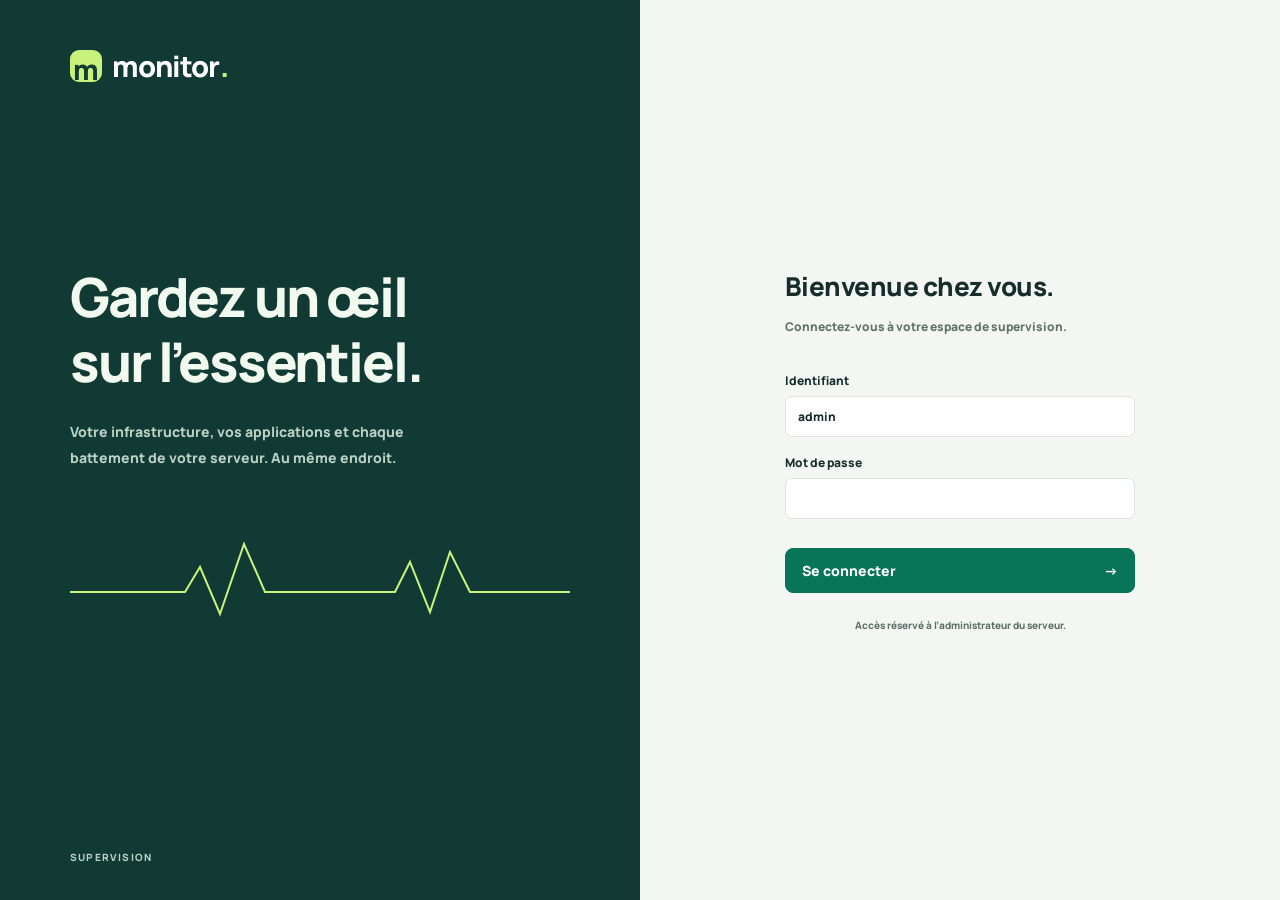
==== static/index.html @ 202fab2e "Add installed software, storage details and enriched open ports New Software page (installed package" ====
<!doctype html>
<html lang="fr"><head><meta charset="utf-8"><meta name="viewport" content="width=device-width,initial-scale=1"><meta name="theme-color" content="#113a35"><meta name="robots" content="noindex,nofollow"><title>Monitor</title><link rel="icon" href="/static/mark.svg" type="image/svg+xml"><link rel="stylesheet" href="/static/style.css"><script src="/static/app.js" defer></script></head>
<body><div id="login" class="login-view" hidden><section class="login-brand"><a class="wordmark" href="/"> <span class="brand-mark">m</span> monitor<span class="brand-dot">.</span></a><h1>Gardez un œil<br>sur l’essentiel.</h1><p>Votre infrastructure, vos applications et chaque battement de votre serveur. Au même endroit.</p><div class="login-line" aria-hidden="true"><svg viewBox="0 0 500 100"><path d="M0 60H95L115 60 130 35 150 82 174 12 195 60H300L325 60 340 30 360 80 380 20 400 60H500"/></svg></div><small>SUPERVISION</small></section><section class="login-form-wrap"><form id="login-form"><h2>Bienvenue chez vous.</h2><p class="muted">Connectez-vous à votre espace de supervision.</p><label>Identifiant<input name="username" autocomplete="username" value="admin" required></label><label>Mot de passe<input name="password" type="password" autocomplete="current-password" required></label><p id="login-error" class="error" role="alert"></p><button class="primary" type="submit">Se connecter <span aria-hidden="true">→</span></button><p class="login-help">Accès réservé à l’administrateur du serveur.</p></form></section></div>
<div id="shell" hidden><aside class="sidebar"><a class="wordmark" href="#overview"><span class="brand-mark">m</span> monitor<span class="brand-dot">.</span></a><div class="workspace"><span class="workspace-icon" id="ws-icon">S</span><span><span id="ws-name">Serveur</span><small id="ws-sub">Infrastructure privée</small></span><span class="status-dot"></span></div><nav aria-label="Navigation principale"><a href="#overview" data-page="overview" data-icon="overview">Vue d’ensemble</a><a href="#projects" data-page="projects" data-icon="folder">Projets</a><a href="#monitors" data-page="monitors" data-icon="pulse">Disponibilité</a><a href="#server" data-page="server" data-icon="server">Serveur</a><a href="#system" data-page="system" data-icon="cpu">Système</a><a href="#containers" data-page="containers" data-icon="box">Conteneurs</a><a href="#software" data-page="software" data-icon="package">Logiciels</a><a href="#services" data-page="services" data-icon="layers">Services système</a><a href="#incidents" data-page="incidents" data-icon="bell">Incidents <span id="incident-count"></span></a><a href="#events" data-page="events" data-icon="list">Journal</a></nav><div class="sidebar-bottom"><a href="#settings" data-page="settings" data-icon="settings">Paramètres</a><button id="theme" class="sidebar-link" data-icon="sun">Changer le thème</button><div class="host-stamp"><span class="status-dot" id="sidebar-dot"></span><span id="host-label">Connexion au serveur…</span></div><button id="logout" class="sidebar-link" data-icon="logout">Déconnexion</button></div></aside>
<div class="main-shell"><header class="topbar"><button id="menu" class="icon-button" aria-label="Ouvrir la navigation" data-icon="menu"></button><div class="breadcrumb"><span id="ws-crumb">Serveur</span> <span>/</span> <span id="breadcrumb">Vue d’ensemble</span></div><div class="topbar-right"><span id="connection" class="connection"><span class="status-dot"></span> En direct</span><time id="clock"></time><span class="avatar" aria-label="Administrateur">A</span></div></header><main id="main" tabindex="-1"><div class="page-heading"><div><h1 id="page-title">Vue d’ensemble</h1><p id="page-description">Tout ce qui fait tourner votre infrastructure.</p></div><div id="page-actions"></div></div><div id="stale-banner" class="notice error" hidden>La connexion est interrompue. Les dernières mesures sont affichées ; reconnexion en cours.</div><div id="maintenance-banner" class="notice" hidden></div><div id="content"><div class="empty">Chargement des mesures réelles du serveur…</div></div><footer>Monitor <span>Mesures serveur toutes les 2 s · contrôles selon leur intervalle</span><a href="https://github.com/brahmiamine/monitor" target="_blank" rel="noopener">Code source ↗</a></footer></main></div></div>
<dialog id="dialog"><div class="dialog-heading"><h2 id="dialog-title"></h2><button id="close-dialog" class="icon-button" aria-label="Fermer" data-icon="close"></button></div><div id="dialog-body"></div></dialog><div id="toast" role="status" hidden></div></body></html>
---- static/style.css ----
@font-face{font-family:Manrope;src:url('/static/manrope.woff2') format('woff2');font-weight:200 800;font-display:swap}
:root{--bg:#f4f6f4;--surface:#fff;--text:#172d2a;--muted:#60716c;--line:#dce5df;--accent:#087559;--accent-soft:#e7f4ec;--red:#b93838;--red-soft:#fceaea;--amber:#8b5d05;--sidebar:#113a35;--radius:14px;color-scheme:light;font-family:Manrope,system-ui,sans-serif;font-size:14px;--chart:#087559;--chart2:#4d79bc}
:root[data-theme=dark]{--bg:#10211f;--surface:#172d29;--text:#e0ede5;--muted:#a2b8ad;--line:#30483e;--accent:#a9d978;--accent-soft:#294337;--red:#ffaaaa;--red-soft:#4d292b;--amber:#edc675;--sidebar:#0b1917;--chart:#a9d978;--chart2:#8cb3ee;color-scheme:dark}
*{box-sizing:border-box}body{margin:0;background:var(--bg);color:var(--text)}[hidden]{display:none!important}button,input,select,textarea{font:inherit}button,a,input,select,textarea{-webkit-tap-highlight-color:transparent}button,a{touch-action:manipulation}button{cursor:pointer}button:disabled{opacity:.5;cursor:wait}a{color:var(--accent);text-underline-offset:4px}::selection{background:#c9f27c;color:#113a35}*:focus-visible{outline:3px solid #5395d7;outline-offset:3px}input,textarea{caret-color:var(--accent)}*{scrollbar-width:thin;scrollbar-color:var(--muted) var(--bg)}h1,h2,h3,p{margin:0}h1,h2,h3{text-wrap:balance}h1{font-size:30px;letter-spacing:-.035em;font-weight:750;line-height:1.25}h2{font-size:18px;letter-spacing:-.02em}h3{font-size:15px}button{border:1px solid var(--line);background:var(--surface);color:var(--text);border-radius:8px;padding:9px 13px;display:inline-flex;align-items:center;gap:8px;font-weight:650;transition:background .15s}button:hover{background:var(--accent-soft)}button.primary,.primary{background:var(--accent);color:var(--surface);border-color:var(--accent)}:root[data-theme=dark] button.primary{color:#113a35}button.danger{color:var(--red)}svg.icon{width:19px;height:19px;fill:none;stroke:currentColor;stroke-width:1.7;stroke-linecap:round;stroke-linejoin:round;flex-shrink:0}.icon-button{padding:7px;border:0;background:transparent}.muted{color:var(--muted)}small{font-size:11px}.sidebar{width:232px;background:var(--sidebar);color:#c9dcd0;position:fixed;inset:0 auto 0 0;display:flex;flex-direction:column;padding:32px 18px 20px;z-index:30}.wordmark{font-size:29px;letter-spacing:-.035em;text-decoration:none;display:flex;align-items:center;color:#fff;font-weight:750;gap:10px}.brand-mark{display:inline-grid;place-items:center;background:#c9f27c;color:#123b35;width:32px;height:32px;border-radius:9px;font-size:28px;font-weight:800;letter-spacing:-.08em;padding-right:3px}.brand-dot{color:#c9f27c;margin-left:-9px}.workspace{display:flex;align-items:center;gap:11px;padding:14px 11px;margin:32px 0 24px;border:1px solid #3b5b50;border-radius:10px;font-weight:650}.workspace small{display:block;color:#a9c2b5;font-weight:400;margin-top:4px}.workspace-icon{background:#2d5147;width:31px;height:34px;display:grid;place-items:center;border-radius:6px;color:#c9f27c}.workspace .status-dot{margin-left:auto}nav{display:flex;flex-direction:column;gap:6px}.sidebar nav a,.sidebar-link,.sidebar-bottom>a{color:#b9d0c3;display:flex;align-items:center;gap:11px;text-decoration:none;border:0;padding:11px 12px;border-radius:7px;font-size:12px;background:transparent;font-weight:550}.sidebar a:hover,.sidebar-link:hover{background:#244c40;color:#fff}.sidebar a.active{background:#c9f27c;color:#183a2f;font-weight:750}.sidebar-bottom{margin-top:auto;padding-top:30px}.sidebar-link{width:100%}.host-stamp{display:flex;align-items:center;gap:8px;font-size:10px;margin:24px 12px 10px;padding-top:20px;border-top:1px solid #3b5b50;overflow-wrap:anywhere}.status-dot{width:7px;height:7px;border-radius:50%;background:#79bd70;display:inline-block;flex-shrink:0}.status-dot.bad{background:#ef8d8d}.main-shell{margin-left:232px}.topbar{height:76px;background:var(--surface);border-bottom:1px solid var(--line);padding:0 36px;display:flex;align-items:center;justify-content:space-between;gap:15px}.breadcrumb{font-size:12px;color:var(--muted);display:flex;gap:13px;align-items:center}.breadcrumb span:last-child{color:var(--text);font-weight:600}.topbar-right{display:flex;align-items:center;gap:22px}.connection{display:flex;align-items:center;gap:7px;color:var(--accent);font-size:11px}time{font-size:11px;color:var(--muted);font-variant-numeric:tabular-nums}.avatar{width:32px;height:32px;display:grid;place-items:center;background:var(--accent-soft);color:var(--accent);border-radius:50%;font-weight:700;font-size:12px}#menu{display:none}main{max-width:1600px;margin:auto;padding:34px 36px}.page-heading{display:flex;justify-content:space-between;align-items:center;gap:20px;margin-bottom:28px}.page-heading p{color:var(--muted);font-size:12px;margin-top:9px;line-height:1.6}.page-heading button{font-size:12px}#page-actions{display:flex;gap:8px;align-items:center}select{border:1px solid var(--line);border-radius:7px;background:var(--surface);padding:9px 10px;color:var(--text);max-width:100%}.health-strip{display:flex;gap:16px;align-items:center;padding:18px 22px;background:var(--accent-soft);border-radius:12px;margin-bottom:24px}.health-strip.warning{background:var(--red-soft)}.health-symbol{width:35px;height:35px;border-radius:50%;background:var(--accent);color:var(--surface);display:grid;place-items:center;flex-shrink:0}.health-strip.warning .health-symbol{background:var(--red)}.health-strip h2{font-size:14px}.health-strip p{font-size:11px;color:var(--muted);margin-top:4px}.health-strip .right{margin-left:auto;font-size:11px;color:var(--muted);white-space:nowrap}.metric-grid{display:grid;grid-template-columns:repeat(4,minmax(0,1fr));background:var(--surface);border:1px solid var(--line);border-radius:var(--radius);margin-bottom:24px}.metric{padding:21px 22px;border-right:1px solid var(--line);min-width:0}.metric:last-child{border:0}.metric-label{font-size:11px;color:var(--muted);display:flex;align-items:center;justify-content:space-between;gap:8px}.metric-value{font-size:29px;font-weight:750;letter-spacing:-.03em;font-variant-numeric:tabular-nums;margin:9px 0 5px;white-space:nowrap}.metric-value small{font-size:13px;font-weight:500;letter-spacing:0}.metric-note{font-size:10px;color:var(--muted);line-height:1.6}.meter{height:4px;background:var(--line);margin-top:14px;border-radius:3px;overflow:hidden}.meter span{display:block;height:100%;background:var(--accent);border-radius:3px}.meter span.high{background:var(--red)}.dashboard-grid{display:grid;grid-template-columns:minmax(0,1.45fr) minmax(300px,1fr);gap:24px;margin-bottom:24px}.panel{background:var(--surface);border:1px solid var(--line);border-radius:var(--radius);min-width:0;overflow:hidden}.panel-heading{display:flex;align-items:center;justify-content:space-between;gap:12px;padding:20px 22px 16px}.panel-heading h2{font-size:14px}.panel-heading a{font-size:10px;text-decoration:none}.panel-heading p{font-size:11px;color:var(--muted);margin-top:5px}.panel-heading .tag{font-size:10px}.chart-wrap{padding:0 18px 12px}.chart{width:100%;height:200px;display:block;overflow:visible}.chart text{fill:var(--muted);font-size:10px;font-family:inherit;font-variant-numeric:tabular-nums}.chart .grid-line{stroke:var(--line);stroke-width:1}.chart .plot{stroke:var(--chart);stroke-width:2;fill:none;stroke-linecap:round;stroke-linejoin:round}.chart .plot.secondary{stroke:var(--chart2)}.chart .area{fill:var(--accent-soft)}.legend{display:flex;gap:18px;align-items:center;font-size:10px;color:var(--muted);padding:0 22px 16px}.legend span{display:flex;align-items:center;gap:6px}.legend i{width:7px;height:7px;background:var(--chart);border-radius:2px}.legend span:last-child i{background:var(--chart2)}.mini-list{padding:0 22px}.mini-row{display:flex;align-items:center;gap:12px;padding:14px 0;border-top:1px solid var(--line);font-size:11px}.mini-row:first-child{border-top:0}.mini-row .right{margin-left:auto;white-space:nowrap;color:var(--muted);font-variant-numeric:tabular-nums}.mini-row strong{display:block;font-size:11px}.mini-row small{color:var(--muted);font-size:10px;display:block;margin-top:5px}.badge{display:inline-flex;align-items:center;gap:5px;background:var(--accent-soft);color:var(--accent);padding:4px 7px;border-radius:5px;font-size:10px;font-weight:650;white-space:nowrap}.badge.down{color:var(--red);background:var(--red-soft)}.badge.pending,.badge.maintenance{background:var(--bg);color:var(--amber)}.badge.paused{background:var(--bg);color:var(--muted)}.badge .status-dot{width:5px;height:5px;background:currentColor}.table-wrap{overflow:auto}.data-table{width:100%;border-collapse:collapse;text-align:left;white-space:nowrap;font-size:11px}.data-table th{font-size:10px;color:var(--muted);font-weight:500;padding:12px 20px;background:var(--bg);border-block:1px solid var(--line)}.data-table td{padding:16px 20px;border-bottom:1px solid var(--line);font-variant-numeric:tabular-nums}.data-table tr:last-child td{border-bottom:0}.data-table td small{display:block;margin-top:5px;color:var(--muted);font-size:10px;max-width:240px;overflow:hidden;text-overflow:ellipsis}.data-table tbody tr:hover{background:var(--bg)}.data-table .name-button{border:0;padding:0;font-size:11px;background:transparent;text-align:left;color:var(--text)}.name-button:hover{text-decoration:underline}.actions-cell{display:flex;gap:4px;align-items:center}.actions-cell button{font-size:10px;padding:5px 7px}.uptime-bar{display:flex;gap:2px;width:116px;height:19px;align-items:end}.uptime-bar i{flex:1;background:var(--accent);height:100%;border-radius:2px;opacity:.7}.uptime-bar i.bad{background:var(--red)}.uptime-bar i.unknown{background:var(--line)}.toolbar{display:flex;align-items:center;gap:12px;margin-bottom:20px;flex-wrap:wrap}.toolbar input{max-width:310px;margin:0}.toolbar .muted{font-size:11px;margin-left:auto}.empty{text-align:center;padding:48px 24px;color:var(--muted);font-size:13px;line-height:1.8}.empty svg{display:block;margin:0 auto 12px}.empty a{display:block}.notice{padding:13px 17px;background:var(--accent-soft);color:var(--accent);border-radius:9px;margin-bottom:18px;font-size:12px;line-height:1.7}.notice.error{background:var(--red-soft);color:var(--red)}.error{color:var(--red);font-size:12px;line-height:1.6}.split-grid{display:grid;grid-template-columns:repeat(2,minmax(0,1fr));gap:24px;margin-bottom:24px}.core-grid{display:grid;grid-template-columns:repeat(auto-fit,minmax(100px,1fr));gap:18px;padding:22px}.core-grid .meter{margin-top:8px}.core-grid span{font-size:11px;color:var(--muted)}.core-grid strong{float:right;color:var(--text);font-variant-numeric:tabular-nums}.spec-list{padding:4px 22px 20px}.spec-list>div{display:flex;justify-content:space-between;gap:20px;padding:12px 0;border-bottom:1px solid var(--line);font-size:11px}.spec-list>div:last-child{border:0}.spec-list span{color:var(--muted)}.spec-list strong{font-weight:600;overflow-wrap:anywhere;text-align:right}.disk-item{padding:0 22px 20px}.disk-item p{display:flex;justify-content:space-between;font-size:11px;margin-bottom:6px;gap:12px}.disk-item small{color:var(--muted)}label{display:flex;flex-direction:column;gap:7px;font-size:12px;font-weight:600;margin-bottom:17px}input,textarea{width:100%;padding:10px 12px;background:var(--surface);color:var(--text);border:1px solid var(--line);border-radius:7px;min-height:41px}input::placeholder,textarea::placeholder{color:var(--muted);opacity:1}input[type=checkbox]{width:16px;height:16px;min-height:0;accent-color:var(--accent)}label.check-label{flex-direction:row;align-items:center;font-weight:500}.form-grid{display:grid;grid-template-columns:repeat(2,minmax(0,1fr));gap:0 18px}.form-grid .full{grid-column:1/-1}.form-help{font-size:11px;color:var(--muted);line-height:1.7;margin:-6px 0 18px}.form-actions{display:flex;gap:10px;align-items:center;margin-top:10px}.settings-section{padding:22px;margin-bottom:24px}.settings-section h2{margin-bottom:8px}.settings-section>p{font-size:12px;color:var(--muted);margin-bottom:22px;line-height:1.7}.settings-section h3{margin:24px 0 16px;border-top:1px solid var(--line);padding-top:22px}.settings-columns{display:grid;grid-template-columns:minmax(0,1.5fr) minmax(260px,1fr);gap:24px}.settings-aside p{font-size:11px;line-height:1.8;margin-bottom:16px}.settings-aside a,.settings-aside button{font-size:11px;margin-bottom:10px}.button-link{display:inline-flex;gap:8px;align-items:center;text-decoration:none;border:1px solid var(--line);border-radius:7px;padding:9px 12px;color:var(--text);font-weight:600;background:var(--surface)}.button-link:hover{background:var(--accent-soft)}dialog{border:1px solid var(--line);border-radius:16px;padding:0;background:var(--surface);color:var(--text);width:650px;max-width:calc(100vw - 32px);max-height:90vh;box-shadow:0 20px 70px #00170f33}dialog::backdrop{background:#061f1aaa}.dialog-heading{display:flex;align-items:center;justify-content:space-between;padding:22px 24px;border-bottom:1px solid var(--line);position:sticky;top:0;background:var(--surface);z-index:1}#dialog-body{padding:24px}.detail-summary{display:flex;align-items:center;gap:16px;margin-bottom:20px}.detail-summary>div{flex:1}.detail-summary p{font-size:11px;color:var(--muted);margin-top:6px;overflow-wrap:anywhere}.detail-actions{display:flex;gap:8px;flex-wrap:wrap;margin:20px 0}.detail-actions button{font-size:11px}.code-value{font-family:monospace;overflow-wrap:anywhere;white-space:pre-wrap;background:var(--bg);padding:13px;border-radius:7px;font-size:11px;margin-bottom:15px;user-select:all}#toast{position:fixed;right:26px;bottom:24px;max-width:calc(100vw - 48px);background:var(--text);color:var(--surface);padding:14px 20px;border-radius:9px;z-index:100;font-size:12px;box-shadow:0 6px 26px #00170f26}footer{display:flex;gap:18px;align-items:center;font-size:10px;color:var(--muted);padding:30px 0 4px}footer a{margin-left:auto;text-decoration:none}footer span{font-size:9px}.login-view{display:grid;grid-template-columns:1fr 1fr;min-height:100vh}.login-brand{padding:60px 70px;background:#113a35;color:#f2f9ef;position:relative;display:flex;flex-direction:column;justify-content:center}.login-brand .wordmark{position:absolute;top:46px;left:70px}.login-brand h1{font-size:54px;font-weight:700;letter-spacing:-.04em;line-height:1.2;margin-bottom:25px}.login-brand p{font-size:14px;color:#b9d0c3;line-height:1.9;max-width:360px}.login-line{margin-top:60px;width:100%;max-width:500px}.login-line svg{width:100%;stroke:#c9f27c;fill:none;stroke-width:2}.login-brand>small{position:absolute;bottom:36px;left:70px;color:#b9d0c3;font-size:10px;letter-spacing:.12em}.login-form-wrap{display:flex;align-items:center;justify-content:center;padding:50px 30px}.login-form-wrap form{width:100%;max-width:350px}.login-form-wrap h2{font-size:26px}.login-form-wrap form>p:first-of-type{font-size:12px;margin:13px 0 34px;line-height:1.7}.login-form-wrap button{width:100%;justify-content:space-between;padding:12px 16px;margin-top:12px}.login-help{font-size:10px;color:var(--muted);text-align:center;margin-top:25px}.public-shell{max-width:900px;margin:0 auto;padding:60px 25px}.public-brand{display:flex;align-items:center;gap:10px;margin-bottom:48px;font-size:16px;font-weight:700}.public-shell h1{margin-bottom:15px}.public-shell .panel{margin-top:24px}.public-shell>p{color:var(--muted);font-size:12px;margin-top:12px}.public-shell footer{justify-content:space-between}.subheading{margin:28px 0 16px}.network-list{padding:0 22px}.network-list .mini-row strong{font-family:monospace}.group-label{background:var(--bg);padding:12px 20px;font-size:11px;font-weight:700}.log-message{white-space:normal;min-width:220px;max-width:700px;line-height:1.7}#incident-count:not(:empty){margin-left:auto;background:var(--red-soft);color:var(--red);border-radius:4px;font-size:10px;padding:2px 5px}.last-reading{font-size:10px;color:var(--muted);margin:5px 0 18px;font-variant-numeric:tabular-nums}@media(min-width:1500px){h1{font-size:34px}main{padding-top:40px}.chart{height:240px}}@media(max-width:1150px){.sidebar{width:205px;padding-inline:12px}.main-shell{margin-left:205px}.topbar{padding-inline:24px}main{padding:28px 24px}.dashboard-grid{grid-template-columns:minmax(0,1.2fr) minmax(270px,1fr);gap:18px}.metric{padding:18px 16px}.metric-value{font-size:24px}.settings-columns{grid-template-columns:1fr}.login-brand{padding-inline:40px}.login-brand .wordmark,.login-brand>small{left:40px}.login-brand h1{font-size:45px}}@media(max-width:850px){.sidebar{width:225px;transform:translateX(-100%);transition:transform .2s}.sidebar.open{transform:translateX(0);box-shadow:8px 0 40px #00170f44}.main-shell{margin-left:0}#menu{display:inline-flex}.topbar{height:64px;padding-inline:18px}.breadcrumb{margin-right:auto}.topbar-right{gap:12px}.topbar time{display:none}main{padding:26px 20px}.dashboard-grid{grid-template-columns:1fr 1fr;gap:16px}.metric-grid{margin-bottom:18px}.login-brand h1{font-size:36px}.login-brand{padding:40px 30px}.login-brand .wordmark,.login-brand>small{left:30px}}@media(max-width:600px){h1{font-size:26px}.topbar-right .connection{font-size:0}.topbar-right .connection .status-dot{width:8px;height:8px}.topbar{gap:10px}.breadcrumb{font-size:10px;gap:8px}.page-heading{align-items:flex-start;gap:16px;flex-direction:column;margin-bottom:20px}#page-actions{width:100%;justify-content:space-between}.metric-grid{grid-template-columns:1fr 1fr}.metric{border-bottom:1px solid var(--line);padding:18px}.metric:nth-child(2){border-right:0}.metric:nth-child(3){border-bottom:0}.metric-value{font-size:26px}.dashboard-grid,.split-grid{grid-template-columns:1fr;gap:18px}.health-strip{padding:15px;gap:12px}.health-strip .right{display:none}.panel-heading{padding:18px}.mini-list{padding:0 18px}.chart{height:190px}.panel-heading h2{font-size:13px}.form-grid{grid-template-columns:1fr}.form-grid .full{grid-column:auto}main{padding:24px 16px}.form-actions{flex-wrap:wrap}.settings-section{padding:18px}footer{flex-wrap:wrap;gap:10px;font-size:9px}footer span{order:3;flex-basis:100%}#dialog-body{padding:18px}.dialog-heading{padding:17px 18px}.login-view{grid-template-columns:1fr}.login-brand{min-height:250px;padding:90px 26px 30px;justify-content:flex-end}.login-brand .wordmark{top:25px;left:26px}.login-brand h1{font-size:32px;margin:0}.login-brand h1 br{display:none}.login-brand p,.login-line,.login-brand>small{display:none}.login-form-wrap{padding:40px 26px}.login-form-wrap h2{font-size:24px}.toolbar .muted{margin-left:0}.data-table td,.data-table th{padding:13px 16px}.chart-wrap{padding-inline:10px}}
@media(prefers-reduced-motion:reduce){*{transition:none!important;animation:none!important;scroll-behavior:auto!important}}
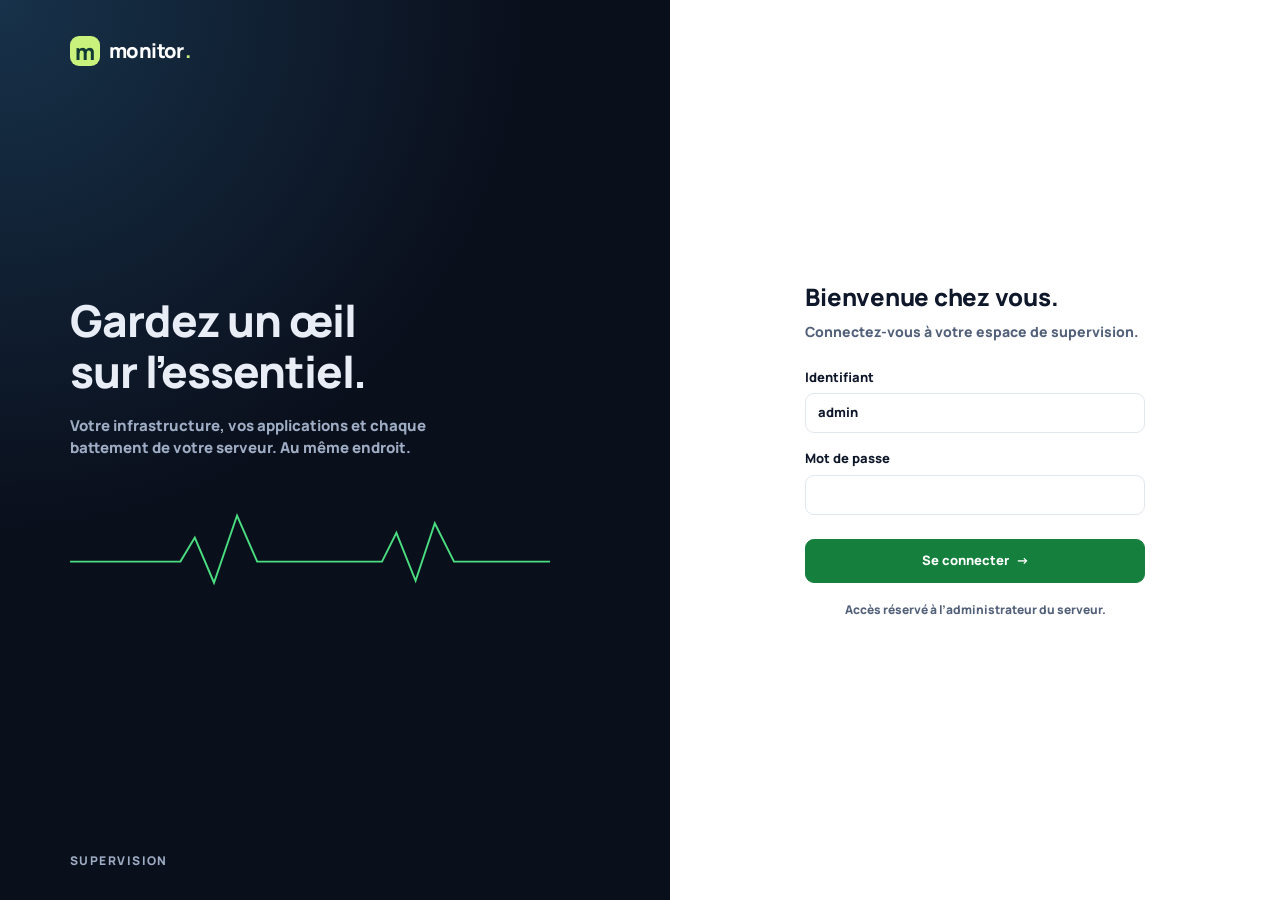
==== commit faacaa6a: "Refonte de l'interface : navigation regroupée, vue d'ensemble, projets, tableaux lisibles sur mobile" ====
--- a/static/index.html
+++ b/static/index.html
@@ -1,6 +1,6 @@
 <!doctype html>
-<html lang="fr"><head><meta charset="utf-8"><meta name="viewport" content="width=device-width,initial-scale=1"><meta name="theme-color" content="#113a35"><meta name="robots" content="noindex,nofollow"><title>Monitor</title><link rel="icon" href="/static/mark.svg" type="image/svg+xml"><link rel="stylesheet" href="/static/style.css"><script src="/static/app.js" defer></script></head>
-<body><div id="login" class="login-view" hidden><section class="login-brand"><a class="wordmark" href="/"> <span class="brand-mark">m</span> monitor<span class="brand-dot">.</span></a><h1>Gardez un œil<br>sur l’essentiel.</h1><p>Votre infrastructure, vos applications et chaque battement de votre serveur. Au même endroit.</p><div class="login-line" aria-hidden="true"><svg viewBox="0 0 500 100"><path d="M0 60H95L115 60 130 35 150 82 174 12 195 60H300L325 60 340 30 360 80 380 20 400 60H500"/></svg></div><small>SUPERVISION</small></section><section class="login-form-wrap"><form id="login-form"><h2>Bienvenue chez vous.</h2><p class="muted">Connectez-vous à votre espace de supervision.</p><label>Identifiant<input name="username" autocomplete="username" value="admin" required></label><label>Mot de passe<input name="password" type="password" autocomplete="current-password" required></label><p id="login-error" class="error" role="alert"></p><button class="primary" type="submit">Se connecter <span aria-hidden="true">→</span></button><p class="login-help">Accès réservé à l’administrateur du serveur.</p></form></section></div>
-<div id="shell" hidden><aside class="sidebar"><a class="wordmark" href="#overview"><span class="brand-mark">m</span> monitor<span class="brand-dot">.</span></a><div class="workspace"><span class="workspace-icon" id="ws-icon">S</span><span><span id="ws-name">Serveur</span><small id="ws-sub">Infrastructure privée</small></span><span class="status-dot"></span></div><nav aria-label="Navigation principale"><a href="#overview" data-page="overview" data-icon="overview">Vue d’ensemble</a><a href="#projects" data-page="projects" data-icon="folder">Projets</a><a href="#monitors" data-page="monitors" data-icon="pulse">Disponibilité</a><a href="#server" data-page="server" data-icon="server">Serveur</a><a href="#system" data-page="system" data-icon="cpu">Système</a><a href="#containers" data-page="containers" data-icon="box">Conteneurs</a><a href="#software" data-page="software" data-icon="package">Logiciels</a><a href="#services" data-page="services" data-icon="layers">Services système</a><a href="#incidents" data-page="incidents" data-icon="bell">Incidents <span id="incident-count"></span></a><a href="#events" data-page="events" data-icon="list">Journal</a></nav><div class="sidebar-bottom"><a href="#settings" data-page="settings" data-icon="settings">Paramètres</a><button id="theme" class="sidebar-link" data-icon="sun">Changer le thème</button><div class="host-stamp"><span class="status-dot" id="sidebar-dot"></span><span id="host-label">Connexion au serveur…</span></div><button id="logout" class="sidebar-link" data-icon="logout">Déconnexion</button></div></aside>
+<html lang="fr"><head><meta charset="utf-8"><meta name="viewport" content="width=device-width,initial-scale=1"><meta name="theme-color" content="#0a0f1c"><meta name="robots" content="noindex,nofollow"><title>Monitor</title><link rel="icon" href="/static/mark.svg" type="image/svg+xml"><link rel="icon" href="/static/favicon-32.png" sizes="32x32" type="image/png"><link rel="icon" href="/favicon.ico" sizes="48x48"><link rel="manifest" href="/static/manifest.webmanifest"><meta name="apple-mobile-web-app-capable" content="yes"><link rel="stylesheet" href="/static/style.css?v=2"><script src="/static/inventory.js?v=2" defer></script><script src="/static/app.js?v=2" defer></script></head>
+<body><div id="login" class="login-view" hidden><section class="login-brand"><a class="wordmark" href="/"> <span class="brand-mark">m</span> monitor<span class="brand-dot">.</span></a><h1>Gardez un œil <br>sur l’essentiel.</h1><p>Votre infrastructure, vos applications et chaque battement de votre serveur. Au même endroit.</p><div class="login-line" aria-hidden="true"><svg viewBox="0 0 500 100"><path d="M0 60H95L115 60 130 35 150 82 174 12 195 60H300L325 60 340 30 360 80 380 20 400 60H500"/></svg></div><small>SUPERVISION</small></section><section class="login-form-wrap"><form id="login-form"><h2>Bienvenue chez vous.</h2><p class="muted">Connectez-vous à votre espace de supervision.</p><label>Identifiant<input name="username" autocomplete="username" value="admin" required></label><label>Mot de passe<input name="password" type="password" autocomplete="current-password" required></label><p id="login-error" class="error" role="alert"></p><button class="primary" type="submit">Se connecter <span aria-hidden="true">→</span></button><p class="login-help">Accès réservé à l’administrateur du serveur.</p></form></section></div>
+<div id="shell" hidden><a class="skip" href="#main">Aller au contenu</a><aside class="sidebar"><a class="wordmark" href="#overview"><span class="brand-mark">m</span> monitor<span class="brand-dot">.</span></a><div class="workspace"><span class="workspace-icon" id="ws-icon">S</span><span><span id="ws-name">Serveur</span><small id="ws-sub">Infrastructure privée</small></span><span class="status-dot"></span></div><nav aria-label="Navigation principale"><a href="#overview" data-page="overview" data-icon="overview">Vue d’ensemble</a><a href="#projects" data-page="projects" data-icon="folder">Projets</a><a href="#incidents" data-page="incidents" data-icon="bell">Incidents <span id="incident-count"></span></a><p class="nav-label">Disponibilité</p><a href="#monitors" data-page="monitors" data-icon="pulse">Contrôles</a><a href="#sla" data-page="sla" data-icon="chart">Rapports</a><p class="nav-label">Serveur</p><a href="#server" data-page="server" data-icon="server">Mesures</a><a href="#system" data-page="system" data-icon="cpu">Système</a><a href="#containers" data-page="containers" data-icon="box">Conteneurs</a><a href="#services" data-page="services" data-icon="layers">Services</a><a href="#software" data-page="software" data-icon="package">Logiciels</a><a href="#inventory" data-page="inventory" data-icon="list">Inventaire</a><p class="nav-label">Administration</p><a href="#database" data-page="database" data-icon="database">Base de données</a><a href="#events" data-page="events" data-icon="journal">Journal</a></nav><div class="sidebar-bottom"><a href="#settings" data-page="settings" data-icon="settings">Paramètres</a><button id="theme" class="sidebar-link" data-icon="sun">Changer le thème</button><div class="host-stamp"><span class="status-dot" id="sidebar-dot"></span><span id="host-label">Connexion au serveur…</span></div><button id="logout" class="sidebar-link" data-icon="logout">Déconnexion</button></div></aside><div class="scrim" aria-hidden="true"></div><nav class="tabbar" aria-label="Accès rapide"><a href="#overview" data-page="overview" data-icon="overview">Accueil</a><a href="#projects" data-page="projects" data-icon="folder">Projets</a><a href="#monitors" data-page="monitors" data-icon="pulse">Contrôles</a><a href="#incidents" data-page="incidents" data-icon="bell">Alertes</a><button type="button" id="menu-tab" data-icon="menu">Menu</button></nav>
 <div class="main-shell"><header class="topbar"><button id="menu" class="icon-button" aria-label="Ouvrir la navigation" data-icon="menu"></button><div class="breadcrumb"><span id="ws-crumb">Serveur</span> <span>/</span> <span id="breadcrumb">Vue d’ensemble</span></div><div class="topbar-right"><span id="connection" class="connection"><span class="status-dot"></span> En direct</span><time id="clock"></time><span class="avatar" aria-label="Administrateur">A</span></div></header><main id="main" tabindex="-1"><div class="page-heading"><div><h1 id="page-title">Vue d’ensemble</h1><p id="page-description">Tout ce qui fait tourner votre infrastructure.</p></div><div id="page-actions"></div></div><div id="stale-banner" class="notice error" hidden>La connexion est interrompue. Les dernières mesures sont affichées ; reconnexion en cours.</div><div id="maintenance-banner" class="notice" hidden></div><div id="content"><div class="empty">Chargement des mesures réelles du serveur…</div></div><footer>Monitor <span>Mesures serveur toutes les 2 s · contrôles selon leur intervalle</span><a href="https://github.com/brahmiamine/monitor" target="_blank" rel="noopener">Code source ↗</a></footer></main></div></div>
-<dialog id="dialog"><div class="dialog-heading"><h2 id="dialog-title"></h2><button id="close-dialog" class="icon-button" aria-label="Fermer" data-icon="close"></button></div><div id="dialog-body"></div></dialog><div id="toast" role="status" hidden></div></body></html>
+<dialog id="dialog"><div class="dialog-heading"><h2 id="dialog-title"></h2><button id="close-dialog" class="icon-button" aria-label="Fermer" data-icon="close"></button></div><div id="dialog-body"></div></dialog><div id="toast" role="status" hidden></div><script defer src="/_notifications/client.js"></script></body></html>
--- a/static/style.css
+++ b/static/style.css
@@ -1,5 +1,346 @@
 @font-face{font-family:Manrope;src:url('/static/manrope.woff2') format('woff2');font-weight:200 800;font-display:swap}
-:root{--bg:#f4f6f4;--surface:#fff;--text:#172d2a;--muted:#60716c;--line:#dce5df;--accent:#087559;--accent-soft:#e7f4ec;--red:#b93838;--red-soft:#fceaea;--amber:#8b5d05;--sidebar:#113a35;--radius:14px;color-scheme:light;font-family:Manrope,system-ui,sans-serif;font-size:14px;--chart:#087559;--chart2:#4d79bc}
-:root[data-theme=dark]{--bg:#10211f;--surface:#172d29;--text:#e0ede5;--muted:#a2b8ad;--line:#30483e;--accent:#a9d978;--accent-soft:#294337;--red:#ffaaaa;--red-soft:#4d292b;--amber:#edc675;--sidebar:#0b1917;--chart:#a9d978;--chart2:#8cb3ee;color-scheme:dark}
-*{box-sizing:border-box}body{margin:0;background:var(--bg);color:var(--text)}[hidden]{display:none!important}button,input,select,textarea{font:inherit}button,a,input,select,textarea{-webkit-tap-highlight-color:transparent}button,a{touch-action:manipulation}button{cursor:pointer}button:disabled{opacity:.5;cursor:wait}a{color:var(--accent);text-underline-offset:4px}::selection{background:#c9f27c;color:#113a35}*:focus-visible{outline:3px solid #5395d7;outline-offset:3px}input,textarea{caret-color:var(--accent)}*{scrollbar-width:thin;scrollbar-color:var(--muted) var(--bg)}h1,h2,h3,p{margin:0}h1,h2,h3{text-wrap:balance}h1{font-size:30px;letter-spacing:-.035em;font-weight:750;line-height:1.25}h2{font-size:18px;letter-spacing:-.02em}h3{font-size:15px}button{border:1px solid var(--line);background:var(--surface);color:var(--text);border-radius:8px;padding:9px 13px;display:inline-flex;align-items:center;gap:8px;font-weight:650;transition:background .15s}button:hover{background:var(--accent-soft)}button.primary,.primary{background:var(--accent);color:var(--surface);border-color:var(--accent)}:root[data-theme=dark] button.primary{color:#113a35}button.danger{color:var(--red)}svg.icon{width:19px;height:19px;fill:none;stroke:currentColor;stroke-width:1.7;stroke-linecap:round;stroke-linejoin:round;flex-shrink:0}.icon-button{padding:7px;border:0;background:transparent}.muted{color:var(--muted)}small{font-size:11px}.sidebar{width:232px;background:var(--sidebar);color:#c9dcd0;position:fixed;inset:0 auto 0 0;display:flex;flex-direction:column;padding:32px 18px 20px;z-index:30}.wordmark{font-size:29px;letter-spacing:-.035em;text-decoration:none;display:flex;align-items:center;color:#fff;font-weight:750;gap:10px}.brand-mark{display:inline-grid;place-items:center;background:#c9f27c;color:#123b35;width:32px;height:32px;border-radius:9px;font-size:28px;font-weight:800;letter-spacing:-.08em;padding-right:3px}.brand-dot{color:#c9f27c;margin-left:-9px}.workspace{display:flex;align-items:center;gap:11px;padding:14px 11px;margin:32px 0 24px;border:1px solid #3b5b50;border-radius:10px;font-weight:650}.workspace small{display:block;color:#a9c2b5;font-weight:400;margin-top:4px}.workspace-icon{background:#2d5147;width:31px;height:34px;display:grid;place-items:center;border-radius:6px;color:#c9f27c}.workspace .status-dot{margin-left:auto}nav{display:flex;flex-direction:column;gap:6px}.sidebar nav a,.sidebar-link,.sidebar-bottom>a{color:#b9d0c3;display:flex;align-items:center;gap:11px;text-decoration:none;border:0;padding:11px 12px;border-radius:7px;font-size:12px;background:transparent;font-weight:550}.sidebar a:hover,.sidebar-link:hover{background:#244c40;color:#fff}.sidebar a.active{background:#c9f27c;color:#183a2f;font-weight:750}.sidebar-bottom{margin-top:auto;padding-top:30px}.sidebar-link{width:100%}.host-stamp{display:flex;align-items:center;gap:8px;font-size:10px;margin:24px 12px 10px;padding-top:20px;border-top:1px solid #3b5b50;overflow-wrap:anywhere}.status-dot{width:7px;height:7px;border-radius:50%;background:#79bd70;display:inline-block;flex-shrink:0}.status-dot.bad{background:#ef8d8d}.main-shell{margin-left:232px}.topbar{height:76px;background:var(--surface);border-bottom:1px solid var(--line);padding:0 36px;display:flex;align-items:center;justify-content:space-between;gap:15px}.breadcrumb{font-size:12px;color:var(--muted);display:flex;gap:13px;align-items:center}.breadcrumb span:last-child{color:var(--text);font-weight:600}.topbar-right{display:flex;align-items:center;gap:22px}.connection{display:flex;align-items:center;gap:7px;color:var(--accent);font-size:11px}time{font-size:11px;color:var(--muted);font-variant-numeric:tabular-nums}.avatar{width:32px;height:32px;display:grid;place-items:center;background:var(--accent-soft);color:var(--accent);border-radius:50%;font-weight:700;font-size:12px}#menu{display:none}main{max-width:1600px;margin:auto;padding:34px 36px}.page-heading{display:flex;justify-content:space-between;align-items:center;gap:20px;margin-bottom:28px}.page-heading p{color:var(--muted);font-size:12px;margin-top:9px;line-height:1.6}.page-heading button{font-size:12px}#page-actions{display:flex;gap:8px;align-items:center}select{border:1px solid var(--line);border-radius:7px;background:var(--surface);padding:9px 10px;color:var(--text);max-width:100%}.health-strip{display:flex;gap:16px;align-items:center;padding:18px 22px;background:var(--accent-soft);border-radius:12px;margin-bottom:24px}.health-strip.warning{background:var(--red-soft)}.health-symbol{width:35px;height:35px;border-radius:50%;background:var(--accent);color:var(--surface);display:grid;place-items:center;flex-shrink:0}.health-strip.warning .health-symbol{background:var(--red)}.health-strip h2{font-size:14px}.health-strip p{font-size:11px;color:var(--muted);margin-top:4px}.health-strip .right{margin-left:auto;font-size:11px;color:var(--muted);white-space:nowrap}.metric-grid{display:grid;grid-template-columns:repeat(4,minmax(0,1fr));background:var(--surface);border:1px solid var(--line);border-radius:var(--radius);margin-bottom:24px}.metric{padding:21px 22px;border-right:1px solid var(--line);min-width:0}.metric:last-child{border:0}.metric-label{font-size:11px;color:var(--muted);display:flex;align-items:center;justify-content:space-between;gap:8px}.metric-value{font-size:29px;font-weight:750;letter-spacing:-.03em;font-variant-numeric:tabular-nums;margin:9px 0 5px;white-space:nowrap}.metric-value small{font-size:13px;font-weight:500;letter-spacing:0}.metric-note{font-size:10px;color:var(--muted);line-height:1.6}.meter{height:4px;background:var(--line);margin-top:14px;border-radius:3px;overflow:hidden}.meter span{display:block;height:100%;background:var(--accent);border-radius:3px}.meter span.high{background:var(--red)}.dashboard-grid{display:grid;grid-template-columns:minmax(0,1.45fr) minmax(300px,1fr);gap:24px;margin-bottom:24px}.panel{background:var(--surface);border:1px solid var(--line);border-radius:var(--radius);min-width:0;overflow:hidden}.panel-heading{display:flex;align-items:center;justify-content:space-between;gap:12px;padding:20px 22px 16px}.panel-heading h2{font-size:14px}.panel-heading a{font-size:10px;text-decoration:none}.panel-heading p{font-size:11px;color:var(--muted);margin-top:5px}.panel-heading .tag{font-size:10px}.chart-wrap{padding:0 18px 12px}.chart{width:100%;height:200px;display:block;overflow:visible}.chart text{fill:var(--muted);font-size:10px;font-family:inherit;font-variant-numeric:tabular-nums}.chart .grid-line{stroke:var(--line);stroke-width:1}.chart .plot{stroke:var(--chart);stroke-width:2;fill:none;stroke-linecap:round;stroke-linejoin:round}.chart .plot.secondary{stroke:var(--chart2)}.chart .area{fill:var(--accent-soft)}.legend{display:flex;gap:18px;align-items:center;font-size:10px;color:var(--muted);padding:0 22px 16px}.legend span{display:flex;align-items:center;gap:6px}.legend i{width:7px;height:7px;background:var(--chart);border-radius:2px}.legend span:last-child i{background:var(--chart2)}.mini-list{padding:0 22px}.mini-row{display:flex;align-items:center;gap:12px;padding:14px 0;border-top:1px solid var(--line);font-size:11px}.mini-row:first-child{border-top:0}.mini-row .right{margin-left:auto;white-space:nowrap;color:var(--muted);font-variant-numeric:tabular-nums}.mini-row strong{display:block;font-size:11px}.mini-row small{color:var(--muted);font-size:10px;display:block;margin-top:5px}.badge{display:inline-flex;align-items:center;gap:5px;background:var(--accent-soft);color:var(--accent);padding:4px 7px;border-radius:5px;font-size:10px;font-weight:650;white-space:nowrap}.badge.down{color:var(--red);background:var(--red-soft)}.badge.pending,.badge.maintenance{background:var(--bg);color:var(--amber)}.badge.paused{background:var(--bg);color:var(--muted)}.badge .status-dot{width:5px;height:5px;background:currentColor}.table-wrap{overflow:auto}.data-table{width:100%;border-collapse:collapse;text-align:left;white-space:nowrap;font-size:11px}.data-table th{font-size:10px;color:var(--muted);font-weight:500;padding:12px 20px;background:var(--bg);border-block:1px solid var(--line)}.data-table td{padding:16px 20px;border-bottom:1px solid var(--line);font-variant-numeric:tabular-nums}.data-table tr:last-child td{border-bottom:0}.data-table td small{display:block;margin-top:5px;color:var(--muted);font-size:10px;max-width:240px;overflow:hidden;text-overflow:ellipsis}.data-table tbody tr:hover{background:var(--bg)}.data-table .name-button{border:0;padding:0;font-size:11px;background:transparent;text-align:left;color:var(--text)}.name-button:hover{text-decoration:underline}.actions-cell{display:flex;gap:4px;align-items:center}.actions-cell button{font-size:10px;padding:5px 7px}.uptime-bar{display:flex;gap:2px;width:116px;height:19px;align-items:end}.uptime-bar i{flex:1;background:var(--accent);height:100%;border-radius:2px;opacity:.7}.uptime-bar i.bad{background:var(--red)}.uptime-bar i.unknown{background:var(--line)}.toolbar{display:flex;align-items:center;gap:12px;margin-bottom:20px;flex-wrap:wrap}.toolbar input{max-width:310px;margin:0}.toolbar .muted{font-size:11px;margin-left:auto}.empty{text-align:center;padding:48px 24px;color:var(--muted);font-size:13px;line-height:1.8}.empty svg{display:block;margin:0 auto 12px}.empty a{display:block}.notice{padding:13px 17px;background:var(--accent-soft);color:var(--accent);border-radius:9px;margin-bottom:18px;font-size:12px;line-height:1.7}.notice.error{background:var(--red-soft);color:var(--red)}.error{color:var(--red);font-size:12px;line-height:1.6}.split-grid{display:grid;grid-template-columns:repeat(2,minmax(0,1fr));gap:24px;margin-bottom:24px}.core-grid{display:grid;grid-template-columns:repeat(auto-fit,minmax(100px,1fr));gap:18px;padding:22px}.core-grid .meter{margin-top:8px}.core-grid span{font-size:11px;color:var(--muted)}.core-grid strong{float:right;color:var(--text);font-variant-numeric:tabular-nums}.spec-list{padding:4px 22px 20px}.spec-list>div{display:flex;justify-content:space-between;gap:20px;padding:12px 0;border-bottom:1px solid var(--line);font-size:11px}.spec-list>div:last-child{border:0}.spec-list span{color:var(--muted)}.spec-list strong{font-weight:600;overflow-wrap:anywhere;text-align:right}.disk-item{padding:0 22px 20px}.disk-item p{display:flex;justify-content:space-between;font-size:11px;margin-bottom:6px;gap:12px}.disk-item small{color:var(--muted)}label{display:flex;flex-direction:column;gap:7px;font-size:12px;font-weight:600;margin-bottom:17px}input,textarea{width:100%;padding:10px 12px;background:var(--surface);color:var(--text);border:1px solid var(--line);border-radius:7px;min-height:41px}input::placeholder,textarea::placeholder{color:var(--muted);opacity:1}input[type=checkbox]{width:16px;height:16px;min-height:0;accent-color:var(--accent)}label.check-label{flex-direction:row;align-items:center;font-weight:500}.form-grid{display:grid;grid-template-columns:repeat(2,minmax(0,1fr));gap:0 18px}.form-grid .full{grid-column:1/-1}.form-help{font-size:11px;color:var(--muted);line-height:1.7;margin:-6px 0 18px}.form-actions{display:flex;gap:10px;align-items:center;margin-top:10px}.settings-section{padding:22px;margin-bottom:24px}.settings-section h2{margin-bottom:8px}.settings-section>p{font-size:12px;color:var(--muted);margin-bottom:22px;line-height:1.7}.settings-section h3{margin:24px 0 16px;border-top:1px solid var(--line);padding-top:22px}.settings-columns{display:grid;grid-template-columns:minmax(0,1.5fr) minmax(260px,1fr);gap:24px}.settings-aside p{font-size:11px;line-height:1.8;margin-bottom:16px}.settings-aside a,.settings-aside button{font-size:11px;margin-bottom:10px}.button-link{display:inline-flex;gap:8px;align-items:center;text-decoration:none;border:1px solid var(--line);border-radius:7px;padding:9px 12px;color:var(--text);font-weight:600;background:var(--surface)}.button-link:hover{background:var(--accent-soft)}dialog{border:1px solid var(--line);border-radius:16px;padding:0;background:var(--surface);color:var(--text);width:650px;max-width:calc(100vw - 32px);max-height:90vh;box-shadow:0 20px 70px #00170f33}dialog::backdrop{background:#061f1aaa}.dialog-heading{display:flex;align-items:center;justify-content:space-between;padding:22px 24px;border-bottom:1px solid var(--line);position:sticky;top:0;background:var(--surface);z-index:1}#dialog-body{padding:24px}.detail-summary{display:flex;align-items:center;gap:16px;margin-bottom:20px}.detail-summary>div{flex:1}.detail-summary p{font-size:11px;color:var(--muted);margin-top:6px;overflow-wrap:anywhere}.detail-actions{display:flex;gap:8px;flex-wrap:wrap;margin:20px 0}.detail-actions button{font-size:11px}.code-value{font-family:monospace;overflow-wrap:anywhere;white-space:pre-wrap;background:var(--bg);padding:13px;border-radius:7px;font-size:11px;margin-bottom:15px;user-select:all}#toast{position:fixed;right:26px;bottom:24px;max-width:calc(100vw - 48px);background:var(--text);color:var(--surface);padding:14px 20px;border-radius:9px;z-index:100;font-size:12px;box-shadow:0 6px 26px #00170f26}footer{display:flex;gap:18px;align-items:center;font-size:10px;color:var(--muted);padding:30px 0 4px}footer a{margin-left:auto;text-decoration:none}footer span{font-size:9px}.login-view{display:grid;grid-template-columns:1fr 1fr;min-height:100vh}.login-brand{padding:60px 70px;background:#113a35;color:#f2f9ef;position:relative;display:flex;flex-direction:column;justify-content:center}.login-brand .wordmark{position:absolute;top:46px;left:70px}.login-brand h1{font-size:54px;font-weight:700;letter-spacing:-.04em;line-height:1.2;margin-bottom:25px}.login-brand p{font-size:14px;color:#b9d0c3;line-height:1.9;max-width:360px}.login-line{margin-top:60px;width:100%;max-width:500px}.login-line svg{width:100%;stroke:#c9f27c;fill:none;stroke-width:2}.login-brand>small{position:absolute;bottom:36px;left:70px;color:#b9d0c3;font-size:10px;letter-spacing:.12em}.login-form-wrap{display:flex;align-items:center;justify-content:center;padding:50px 30px}.login-form-wrap form{width:100%;max-width:350px}.login-form-wrap h2{font-size:26px}.login-form-wrap form>p:first-of-type{font-size:12px;margin:13px 0 34px;line-height:1.7}.login-form-wrap button{width:100%;justify-content:space-between;padding:12px 16px;margin-top:12px}.login-help{font-size:10px;color:var(--muted);text-align:center;margin-top:25px}.public-shell{max-width:900px;margin:0 auto;padding:60px 25px}.public-brand{display:flex;align-items:center;gap:10px;margin-bottom:48px;font-size:16px;font-weight:700}.public-shell h1{margin-bottom:15px}.public-shell .panel{margin-top:24px}.public-shell>p{color:var(--muted);font-size:12px;margin-top:12px}.public-shell footer{justify-content:space-between}.subheading{margin:28px 0 16px}.network-list{padding:0 22px}.network-list .mini-row strong{font-family:monospace}.group-label{background:var(--bg);padding:12px 20px;font-size:11px;font-weight:700}.log-message{white-space:normal;min-width:220px;max-width:700px;line-height:1.7}#incident-count:not(:empty){margin-left:auto;background:var(--red-soft);color:var(--red);border-radius:4px;font-size:10px;padding:2px 5px}.last-reading{font-size:10px;color:var(--muted);margin:5px 0 18px;font-variant-numeric:tabular-nums}@media(min-width:1500px){h1{font-size:34px}main{padding-top:40px}.chart{height:240px}}@media(max-width:1150px){.sidebar{width:205px;padding-inline:12px}.main-shell{margin-left:205px}.topbar{padding-inline:24px}main{padding:28px 24px}.dashboard-grid{grid-template-columns:minmax(0,1.2fr) minmax(270px,1fr);gap:18px}.metric{padding:18px 16px}.metric-value{font-size:24px}.settings-columns{grid-template-columns:1fr}.login-brand{padding-inline:40px}.login-brand .wordmark,.login-brand>small{left:40px}.login-brand h1{font-size:45px}}@media(max-width:850px){.sidebar{width:225px;transform:translateX(-100%);transition:transform .2s}.sidebar.open{transform:translateX(0);box-shadow:8px 0 40px #00170f44}.main-shell{margin-left:0}#menu{display:inline-flex}.topbar{height:64px;padding-inline:18px}.breadcrumb{margin-right:auto}.topbar-right{gap:12px}.topbar time{display:none}main{padding:26px 20px}.dashboard-grid{grid-template-columns:1fr 1fr;gap:16px}.metric-grid{margin-bottom:18px}.login-brand h1{font-size:36px}.login-brand{padding:40px 30px}.login-brand .wordmark,.login-brand>small{left:30px}}@media(max-width:600px){h1{font-size:26px}.topbar-right .connection{font-size:0}.topbar-right .connection .status-dot{width:8px;height:8px}.topbar{gap:10px}.breadcrumb{font-size:10px;gap:8px}.page-heading{align-items:flex-start;gap:16px;flex-direction:column;margin-bottom:20px}#page-actions{width:100%;justify-content:space-between}.metric-grid{grid-template-columns:1fr 1fr}.metric{border-bottom:1px solid var(--line);padding:18px}.metric:nth-child(2){border-right:0}.metric:nth-child(3){border-bottom:0}.metric-value{font-size:26px}.dashboard-grid,.split-grid{grid-template-columns:1fr;gap:18px}.health-strip{padding:15px;gap:12px}.health-strip .right{display:none}.panel-heading{padding:18px}.mini-list{padding:0 18px}.chart{height:190px}.panel-heading h2{font-size:13px}.form-grid{grid-template-columns:1fr}.form-grid .full{grid-column:auto}main{padding:24px 16px}.form-actions{flex-wrap:wrap}.settings-section{padding:18px}footer{flex-wrap:wrap;gap:10px;font-size:9px}footer span{order:3;flex-basis:100%}#dialog-body{padding:18px}.dialog-heading{padding:17px 18px}.login-view{grid-template-columns:1fr}.login-brand{min-height:250px;padding:90px 26px 30px;justify-content:flex-end}.login-brand .wordmark{top:25px;left:26px}.login-brand h1{font-size:32px;margin:0}.login-brand h1 br{display:none}.login-brand p,.login-line,.login-brand>small{display:none}.login-form-wrap{padding:40px 26px}.login-form-wrap h2{font-size:24px}.toolbar .muted{margin-left:0}.data-table td,.data-table th{padding:13px 16px}.chart-wrap{padding-inline:10px}}
+
+/* ---------- Jetons ---------- */
+:root{
+  --bg:#f5f7fa;--surface:#fff;--surface-2:#f1f4f8;--text:#0f172a;--muted:#526079;--line:#e1e7ef;
+  --accent:#15803d;--accent-soft:#e6f6ec;--on-accent:#fff;--red:#b91c1c;--red-soft:#fdecec;--amber:#8a5300;--amber-soft:#fdf3e1;
+  --chart:#15803d;--chart2:#2563eb;--ring:#2563eb;--shadow:0 1px 2px #0f172a0d,0 4px 16px #0f172a0a;
+  --radius:14px;--side:240px;
+  color-scheme:light;font-family:Manrope,system-ui,sans-serif;font-size:14px
+}
+:root[data-theme=dark]{
+  --bg:#0a0f1c;--surface:#121a2b;--surface-2:#192338;--text:#e8edf6;--muted:#9fadc4;--line:#243049;
+  --accent:#4ade80;--accent-soft:#12301f;--on-accent:#04210f;--red:#fca5a5;--red-soft:#3b1a20;--amber:#fbbf24;--amber-soft:#35280d;
+  --chart:#4ade80;--chart2:#60a5fa;--ring:#60a5fa;--shadow:0 1px 2px #0006;
+  color-scheme:dark
+}
+
+/* ---------- Base ---------- */
+*{box-sizing:border-box}
+body{margin:0;background:var(--bg);color:var(--text);line-height:1.5;-webkit-font-smoothing:antialiased}
+[hidden]{display:none!important}
+h1,h2,h3,p{margin:0}
+h1,h2,h3{text-wrap:balance;line-height:1.3}
+h1{font-size:26px;font-weight:800;letter-spacing:-.025em}
+h2{font-size:15px;font-weight:700;letter-spacing:-.01em}
+h3{font-size:14px}
+a{color:var(--accent);text-underline-offset:3px}
+small{font-size:12px}
+*{scrollbar-width:thin;scrollbar-color:var(--line) transparent}
+*:focus-visible{outline:2px solid var(--ring);outline-offset:2px}
+.muted{color:var(--muted)}
+.bad{color:var(--red)}
+.error{color:var(--red);font-size:13px}
+.skip{position:absolute;left:-999px}
+.skip:focus{left:12px;top:12px;z-index:200;background:var(--surface);padding:10px 14px;border-radius:8px}
+
+/* ---------- Contrôles ---------- */
+button,input,select,textarea{font:inherit;color:var(--text)}
+button,.button-link{display:inline-flex;align-items:center;justify-content:center;gap:7px;min-height:36px;padding:7px 13px;border:1px solid var(--line);border-radius:9px;background:var(--surface);color:var(--text);font-size:13px;font-weight:600;text-decoration:none;cursor:pointer;touch-action:manipulation;transition:background .15s,border-color .15s}
+button:hover,.button-link:hover{background:var(--surface-2);border-color:var(--muted)}
+button:disabled{opacity:.5;cursor:wait}
+button.primary,.primary{background:var(--accent);border-color:var(--accent);color:var(--on-accent)}
+button.primary:hover{background:var(--accent);filter:brightness(1.08)}
+button.danger{color:var(--red)}
+button.danger:hover{background:var(--red-soft);border-color:var(--red)}
+.icon-button{padding:8px;min-width:40px;min-height:40px;border:0;background:transparent}
+svg.icon{width:18px;height:18px;flex-shrink:0;fill:none;stroke:currentColor;stroke-width:1.8;stroke-linecap:round;stroke-linejoin:round}
+label{display:flex;flex-direction:column;gap:6px;margin-bottom:16px;font-size:13px;font-weight:600}
+input,textarea,select{padding:8px 12px;min-height:40px;max-width:100%;border:1px solid var(--line);border-radius:9px;background:var(--surface)}
+input,textarea{width:100%}
+input:hover,select:hover,textarea:hover{border-color:var(--muted)}
+input::placeholder,textarea::placeholder{color:var(--muted);opacity:1}
+input[type=checkbox]{width:17px;height:17px;min-height:0;padding:0;accent-color:var(--accent)}
+label.check-label{flex-direction:row;align-items:center;font-weight:500}
+fieldset{border:1px solid var(--line);border-radius:10px;padding:10px 14px;margin:0 0 16px;max-height:220px;overflow:auto}
+legend{font-size:13px;font-weight:600;padding:0 4px}
+fieldset .check-label{margin-bottom:6px}
+
+/* ---------- Coque ---------- */
+.sidebar{position:fixed;inset:0 auto 0 0;z-index:40;width:var(--side);display:flex;flex-direction:column;padding:18px 12px 12px;background:var(--surface);border-right:1px solid var(--line)}
+.wordmark{display:flex;align-items:center;gap:9px;padding:0 8px;color:var(--text);font-size:20px;font-weight:800;letter-spacing:-.03em;text-decoration:none}
+.brand-mark{display:inline-grid;place-items:center;width:30px;height:30px;padding:0 2px 3px 0;border-radius:9px;background:#c9f27c;color:#113a35;font-size:22px;font-weight:800;letter-spacing:-.08em}
+.brand-dot{color:var(--accent);margin-left:-8px}
+.workspace{display:flex;align-items:center;gap:10px;margin:16px 0 6px;padding:10px;border:1px solid var(--line);border-radius:11px;background:var(--surface-2);font-weight:700;font-size:13px;min-width:0}
+.workspace small{display:block;color:var(--muted);font-weight:500;font-size:11px}
+.workspace-icon{display:grid;place-items:center;width:32px;height:32px;border-radius:8px;background:var(--accent-soft);color:var(--accent)}
+.workspace .status-dot{margin-left:auto}
+.sidebar nav{flex:1;min-height:0;overflow-y:auto;display:flex;flex-direction:column;gap:2px;padding-right:2px}
+.nav-label{margin:14px 10px 4px;color:var(--muted);font-size:11px;font-weight:700}
+.sidebar nav a,.sidebar-link,.sidebar-bottom>a{display:flex;align-items:center;justify-content:flex-start;gap:11px;width:100%;min-height:34px;padding:6px 10px;border:0;border-radius:8px;background:transparent;color:var(--muted);font-size:13px;font-weight:600;text-decoration:none}
+.sidebar nav a:hover,.sidebar-link:hover,.sidebar-bottom>a:hover{background:var(--surface-2);color:var(--text)}
+.sidebar a.active{background:var(--accent-soft);color:var(--accent)}
+#incident-count:not(:empty){margin-left:auto;min-width:20px;padding:0 6px;border-radius:99px;background:var(--red-soft);color:var(--red);font-size:11px;font-weight:700;text-align:center}
+.sidebar-bottom{flex-shrink:0;border-top:1px solid var(--line);padding-top:8px;margin-top:8px}
+.host-stamp{display:flex;align-items:center;gap:8px;padding:6px 10px;color:var(--muted);font-size:12px;overflow-wrap:anywhere}
+.status-dot{display:inline-block;width:8px;height:8px;flex-shrink:0;border-radius:50%;background:var(--accent)}
+.status-dot.bad{background:var(--red)}
+.main-shell{margin-left:var(--side)}
+.topbar{position:sticky;top:0;z-index:20;display:flex;align-items:center;justify-content:space-between;gap:14px;height:58px;padding:0 28px;background:color-mix(in srgb,var(--bg) 88%,transparent);backdrop-filter:blur(8px);border-bottom:1px solid var(--line)}
+.breadcrumb{display:flex;align-items:center;gap:9px;min-width:0;color:var(--muted);font-size:13px;margin-right:auto;white-space:nowrap;overflow:hidden}
+.breadcrumb span:last-child{color:var(--text);font-weight:700}
+.topbar-right{display:flex;align-items:center;gap:16px}
+.connection{display:inline-flex;align-items:center;gap:7px;padding:4px 10px;border-radius:99px;background:var(--accent-soft);color:var(--accent);font-size:12px;font-weight:700;white-space:pre}
+time{color:var(--muted);font-size:12px;font-variant-numeric:tabular-nums}
+.avatar{display:grid;place-items:center;width:30px;height:30px;border-radius:50%;background:var(--surface-2);border:1px solid var(--line);font-size:12px;font-weight:700}
+#menu,.tabbar,.scrim{display:none}
+main{max-width:1500px;margin:0 auto;padding:26px 28px}
+.page-heading{display:flex;align-items:flex-end;justify-content:space-between;gap:16px;margin-bottom:20px}
+.page-heading p{margin-top:4px;color:var(--muted);font-size:13px}
+#page-actions{display:flex;gap:8px;align-items:center}
+footer{display:flex;flex-wrap:wrap;gap:14px;align-items:center;padding:30px 0 4px;color:var(--muted);font-size:12px}
+footer a{margin-left:auto}
+
+/* ---------- Blocs ---------- */
+.panel,.metric,.tile{background:var(--surface);border:1px solid var(--line);border-radius:var(--radius);box-shadow:var(--shadow);min-width:0}
+.panel{overflow:hidden}
+.panel-heading{display:flex;align-items:center;justify-content:space-between;gap:12px;padding:16px 18px 12px}
+.panel-heading p{margin-top:2px;color:var(--muted);font-size:12px;overflow-wrap:anywhere}
+.panel-heading a{font-size:13px;font-weight:600;text-decoration:none;white-space:nowrap}
+.panel+.panel,.panel+.split-grid,.split-grid+.panel,.dashboard-grid+.panel{margin-top:16px}
+.split-grid>.panel,.dashboard-grid>.panel{margin-top:0}
+.split-grid,.dashboard-grid{display:grid;gap:16px;margin-bottom:16px;align-items:start}
+.split-grid{grid-template-columns:repeat(2,minmax(0,1fr))}
+.dashboard-grid{grid-template-columns:minmax(0,1.6fr) minmax(0,1fr)}
+.health-strip{display:flex;align-items:center;gap:14px;margin-bottom:16px;padding:16px 18px;border:1px solid color-mix(in srgb,var(--accent) 35%,transparent);border-radius:var(--radius);background:var(--accent-soft)}
+.health-strip.warning{border-color:color-mix(in srgb,var(--red) 40%,transparent);background:var(--red-soft)}
+.health-symbol{display:grid;place-items:center;width:40px;height:40px;flex-shrink:0;border-radius:12px;background:var(--accent);color:var(--on-accent)}
+.health-strip.warning .health-symbol{background:var(--red);color:var(--surface)}
+.health-strip h2{font-size:17px}
+.health-strip p{color:var(--muted);font-size:13px}
+.health-strip .right{margin-left:auto;color:var(--muted);font-size:12px;white-space:nowrap}
+.metric-grid{display:grid;grid-template-columns:repeat(4,minmax(0,1fr));gap:16px;margin-bottom:16px}
+.metric{padding:16px 18px;overflow:hidden}
+.metric-label{color:var(--muted);font-size:13px;font-weight:600}
+.metric-value{margin:2px 0;font-size:30px;font-weight:800;letter-spacing:-.03em;font-variant-numeric:tabular-nums;white-space:nowrap}
+.metric-value small{font-size:14px;font-weight:600;letter-spacing:0}
+.metric-value.net{font-size:22px;line-height:45px}
+.metric-note{color:var(--muted);font-size:12px}
+.meter{height:6px;margin-top:12px;border-radius:99px;background:var(--surface-2);overflow:hidden}
+.meter span{display:block;height:100%;border-radius:99px;background:var(--accent)}
+.meter span.high{background:var(--red)}
+.tile-grid{display:grid;grid-template-columns:repeat(auto-fill,minmax(190px,1fr));gap:10px;padding:0 18px 18px}
+.tile{display:flex;flex-direction:column;align-items:flex-start;justify-content:flex-start;gap:6px;padding:12px;box-shadow:none;text-align:left;font-weight:500}
+button.tile{background:var(--surface)}
+.tile strong{font-size:14px;overflow-wrap:anywhere}
+.tile small{color:var(--muted)}
+.tile.is-down{border-color:var(--red);background:var(--red-soft)}
+
+/* ---------- Projets ---------- */
+.project-grid{display:grid;grid-template-columns:repeat(auto-fill,minmax(310px,1fr));gap:16px;margin-bottom:16px}
+.project-grid .panel{display:flex;flex-direction:column;margin:0}
+.project-grid .panel.is-down{border-color:var(--red)}
+.project-grid .spec-list{flex:1}
+.project-grid .detail-actions{margin:0;padding:0 18px 16px}
+
+/* ---------- Graphiques ---------- */
+.chart-wrap{padding:0 14px 10px}
+.chart{display:block;width:100%;height:200px;overflow:visible}
+.chart text{fill:var(--muted);font-family:inherit;font-size:11px;font-variant-numeric:tabular-nums}
+.chart .grid-line{stroke:var(--line);stroke-width:1;stroke-dasharray:3 4}
+.chart .plot{fill:none;stroke:var(--chart);stroke-width:2.2;stroke-linecap:round;stroke-linejoin:round;vector-effect:non-scaling-stroke}
+.chart .plot.secondary{stroke:var(--chart2)}
+.chart .area{fill:var(--chart);opacity:.1}
+.legend{display:flex;flex-wrap:wrap;gap:16px;padding:0 18px 14px;color:var(--muted);font-size:12px}
+.legend span{display:flex;align-items:center;gap:6px}
+.legend i{width:10px;height:3px;border-radius:2px;background:var(--chart)}
+.legend span:last-child:not(:first-child) i{background:var(--chart2)}
+
+/* ---------- Listes et tableaux ---------- */
+.mini-list,.network-list{padding:0 18px 6px}
+.mini-row{display:flex;align-items:center;gap:12px;padding:11px 0;border-top:1px solid var(--line);font-size:13px;min-width:0}
+.mini-row>div{min-width:0;overflow-wrap:anywhere}
+.mini-row strong{display:block;font-size:13px}
+.mini-row small{display:block;color:var(--muted)}
+.mini-row .right{margin-left:auto;color:var(--muted);font-size:12px;font-variant-numeric:tabular-nums;text-align:right;white-space:nowrap}
+.network-list .mini-row strong{font-family:ui-monospace,monospace}
+.spec-list{padding:0 18px 14px}
+.spec-list>div{display:flex;justify-content:space-between;gap:18px;padding:9px 0;border-top:1px solid var(--line);font-size:13px}
+.spec-list span{color:var(--muted)}
+.spec-list strong{font-weight:600;text-align:right;overflow-wrap:anywhere;min-width:0}
+.disk-item{padding:0 18px 14px}
+.disk-item p{display:flex;justify-content:space-between;gap:12px;font-size:13px}
+.disk-item small{color:var(--muted);text-align:right}
+.core-grid{display:grid;grid-template-columns:repeat(auto-fit,minmax(110px,1fr));gap:16px;padding:0 18px 18px}
+.core-grid span{color:var(--muted);font-size:12px}
+.core-grid strong{float:right;color:var(--text);font-variant-numeric:tabular-nums}
+.core-grid .meter{margin-top:6px}
+.table-wrap{overflow:auto}
+.data-table{width:100%;border-collapse:collapse;text-align:left;font-size:13px;white-space:nowrap}
+.data-table th{padding:9px 16px;border-block:1px solid var(--line);background:var(--surface-2);color:var(--muted);font-size:12px;font-weight:700}
+.data-table td{padding:11px 16px;border-bottom:1px solid var(--line);font-variant-numeric:tabular-nums}
+.data-table tr:last-child td{border-bottom:0}
+.data-table tbody tr:hover{background:var(--surface-2)}
+.data-table td small{display:block;max-width:300px;overflow:hidden;text-overflow:ellipsis;color:var(--muted)}
+.data-table .name-button{min-height:0;padding:0;border:0;background:transparent;text-align:left;justify-content:flex-start}
+.name-button:hover{text-decoration:underline}
+.actions-cell{display:flex;gap:6px;align-items:center}
+.actions-cell button{min-height:30px;padding:4px 9px;font-size:12px}
+.group-label{background:var(--surface-2);font-weight:800;font-size:12px}
+.log-message{white-space:normal;min-width:220px;max-width:700px;overflow-wrap:anywhere}
+.badge{display:inline-flex;align-items:center;gap:6px;padding:2px 9px;border-radius:99px;background:var(--accent-soft);color:var(--accent);font-size:12px;font-weight:700;white-space:nowrap}
+.badge.down{background:var(--red-soft);color:var(--red)}
+.badge.pending,.badge.maintenance{background:var(--amber-soft);color:var(--amber)}
+.badge.paused{background:var(--surface-2);color:var(--muted)}
+.badge .status-dot{width:6px;height:6px;background:currentColor}
+.toolbar{display:flex;flex-wrap:wrap;align-items:center;gap:10px;margin-bottom:16px}
+.toolbar input{max-width:320px}
+.toolbar .muted{margin-left:auto;font-size:13px}
+.toolbar .button-link{margin-left:auto}
+.segmented{display:inline-flex;gap:2px;padding:3px;border:1px solid var(--line);border-radius:11px;background:var(--surface-2)}
+.segmented button{min-height:32px;border:0;background:transparent;color:var(--muted)}
+.segmented button.primary{background:var(--surface);color:var(--text);box-shadow:var(--shadow)}
+.empty{padding:36px 20px;color:var(--muted);font-size:13px;text-align:center}
+.empty svg{display:block;margin:0 auto 10px}
+.empty a{display:block}
+.notice{margin-bottom:16px;padding:12px 16px;border-radius:11px;background:var(--accent-soft);color:var(--accent);font-size:13px;font-weight:600}
+.notice.error{background:var(--red-soft);color:var(--red)}
+.subheading{margin:24px 0 12px}
+.last-reading{margin:4px 0 14px;color:var(--muted);font-size:12px}
+
+/* ---------- Formulaires, paramètres ---------- */
+.form-grid{display:grid;grid-template-columns:repeat(2,minmax(0,1fr));gap:0 16px}
+.form-grid .full{grid-column:1/-1}
+.form-help{margin:-4px 0 16px;color:var(--muted);font-size:13px}
+.form-actions{display:flex;flex-wrap:wrap;gap:10px;align-items:center;margin-top:8px}
+.settings-columns{display:grid;grid-template-columns:minmax(0,1.6fr) minmax(260px,1fr);gap:16px;align-items:start}
+.settings-section{margin-bottom:16px;padding:20px}
+.settings-section>p{margin:4px 0 18px;color:var(--muted);font-size:13px}
+.settings-section h3{margin:20px 0 14px;padding-top:18px;border-top:1px solid var(--line)}
+.settings-aside p{margin-bottom:14px;font-size:13px}
+.settings-aside a,.settings-aside button{margin-bottom:8px}
+
+/* ---------- Dialogue, toast ---------- */
+dialog{width:720px;max-width:calc(100vw - 32px);max-height:88vh;padding:0;border:1px solid var(--line);border-radius:18px;background:var(--surface);color:var(--text);box-shadow:0 24px 70px #0005}
+dialog::backdrop{background:#050914a6;backdrop-filter:blur(2px)}
+.dialog-heading{position:sticky;top:0;z-index:1;display:flex;align-items:center;justify-content:space-between;gap:12px;padding:12px 14px 12px 20px;border-bottom:1px solid var(--line);background:var(--surface)}
+#dialog-body{padding:20px}
+#dialog-body .metric{box-shadow:none}
+.detail-summary{display:flex;align-items:center;gap:14px;margin-bottom:16px}
+.detail-summary>div{flex:1;min-width:0}
+.detail-summary p{color:var(--muted);font-size:13px;overflow-wrap:anywhere}
+.detail-actions{display:flex;flex-wrap:wrap;gap:8px;margin:16px 0}
+.code-value{margin-bottom:14px;padding:12px;border-radius:9px;background:var(--surface-2);font:12px/1.6 ui-monospace,monospace;overflow-wrap:anywhere;white-space:pre-wrap;user-select:all}
+.log-view{max-height:62vh;overflow:auto;margin:0;padding:14px;border-radius:11px;background:var(--surface-2);font:12px/1.6 ui-monospace,SFMono-Regular,Consolas,monospace;white-space:pre-wrap;overflow-wrap:anywhere}
+#toast{position:fixed;right:20px;bottom:20px;z-index:100;max-width:calc(100vw - 40px);padding:12px 18px;border-radius:11px;background:var(--text);color:var(--bg);font-size:13px;font-weight:600;box-shadow:0 8px 28px #0004}
+#toast.error{background:#b91c1c;color:#fff}
+
+/* ---------- Connexion et page publique ---------- */
+.login-view{display:grid;grid-template-columns:1.1fr 1fr;min-height:100vh}
+.login-brand{position:relative;display:flex;flex-direction:column;justify-content:center;padding:60px 70px;background:radial-gradient(120% 90% at 0% 0%,#17324a 0%,#0a0f1c 65%);color:#e8edf6}
+.login-brand .wordmark{position:absolute;top:36px;left:62px;color:#fff}
+.login-brand .brand-dot{color:#c9f27c}
+.login-brand h1{margin-bottom:18px;font-size:44px;line-height:1.15}
+.login-brand p{max-width:380px;color:#9fadc4;font-size:15px}
+.login-brand>small{position:absolute;bottom:30px;left:70px;color:#9fadc4;letter-spacing:.12em}
+.login-line{width:100%;max-width:480px;margin-top:44px}
+.login-line svg{width:100%;fill:none;stroke:#4ade80;stroke-width:2}
+.login-form-wrap{display:flex;align-items:center;justify-content:center;padding:40px 24px;background:var(--surface)}
+.login-form-wrap form{width:100%;max-width:340px}
+.login-form-wrap h2{font-size:24px}
+.login-form-wrap .muted{margin:8px 0 26px}
+.login-form-wrap button{width:100%;min-height:44px;margin-top:8px}
+.login-help{margin-top:18px;color:var(--muted);font-size:12px;text-align:center}
+.public-shell{max-width:760px;margin:0 auto;padding:48px 20px}
+.public-brand{display:flex;align-items:center;gap:10px;margin-bottom:34px;font-size:17px;font-weight:800}
+.public-shell h1{margin-bottom:16px}
+.public-shell .panel{margin-top:16px}
+.public-shell .mini-row:first-child{border-top:0}
+.public-shell>p{margin-top:14px;color:var(--muted);font-size:12px}
+
+/* ---------- Inventaire ---------- */
+.inventory-grid{display:grid;grid-template-columns:repeat(2,minmax(0,1fr));gap:16px;align-items:start}
+.inventory-grid .panel{margin:0}
+.inventory-toolbar{align-items:flex-end}
+.inventory-toolbar label,.inventory-compare label{margin:0;color:var(--muted);font-size:12px}
+.inventory-toolbar input{min-width:200px}
+.inventory-note{margin:10px 0 16px;color:var(--muted);font-size:13px;overflow-wrap:anywhere}
+.inventory-card .panel-heading{align-items:flex-start}
+.inventory-status{display:inline-flex;align-items:center;gap:6px;padding:2px 9px;border-radius:99px;background:var(--accent-soft);color:var(--accent);font-size:12px;font-weight:700;white-space:nowrap}
+.inventory-unavailable,.inventory-unsupported,.inventory-pending{background:var(--surface-2);color:var(--muted)}
+.inventory-unavailable .status-dot,.inventory-unsupported .status-dot,.inventory-pending .status-dot{background:var(--muted)}
+.inventory-error{background:var(--red-soft);color:var(--red)}
+.inventory-error .status-dot{background:var(--red)}
+.inventory-stale{display:block;padding:8px 18px;background:var(--red-soft);color:var(--red);font-size:12px}
+.inventory-reason{padding:0 18px 10px;color:var(--amber);font-size:13px;overflow-wrap:anywhere}
+.inventory-timing{display:flex;flex-direction:column;gap:3px;padding:0 18px 14px;color:var(--muted);font-size:12px}
+.inventory-timing strong{color:var(--text);font-weight:600}
+.inventory-detail{border-top:1px solid var(--line)}
+.inventory-detail>summary{padding:11px 18px;font-size:13px;font-weight:700;cursor:pointer}
+.inventory-detail>summary:hover{background:var(--surface-2)}
+.inventory-data{padding:0 18px 12px;overflow-wrap:anywhere}
+.inventory-data .table-wrap{margin:0 -18px}
+.inventory-fields{margin:0;font-size:12px}
+.inventory-fields>div{display:grid;grid-template-columns:minmax(90px,.8fr) minmax(0,1.5fr);gap:12px;padding:8px 0;border-bottom:1px solid var(--line)}
+.inventory-fields dt{color:var(--muted);overflow-wrap:anywhere}
+.inventory-fields dd{margin:0;min-width:0;overflow-wrap:anywhere}
+.inventory-fields details>summary{color:var(--accent);cursor:pointer}
+.inventory-list{margin:4px 0;padding-left:18px}
+.inventory-actions{padding:12px 18px;border-top:1px solid var(--line)}
+.inventory-compare{display:flex;flex-wrap:wrap;align-items:flex-end;gap:10px;margin:18px 0}
+.inventory-section-title,.inventory-comparison h3{margin:18px 0 10px}
+.inventory-change{margin:10px 0;padding:11px;border:1px solid var(--line);border-radius:9px}
+.inventory-change>summary{font-size:13px;cursor:pointer}
+.inventory-comparison .data-table td,.inventory-comparison .data-table th{white-space:normal;overflow-wrap:anywhere}
+
+/* ---------- Adaptations ---------- */
+@media(max-width:1200px){
+  .metric-grid{grid-template-columns:repeat(2,minmax(0,1fr))}
+  .dashboard-grid,.settings-columns,.inventory-grid{grid-template-columns:minmax(0,1fr)}
+}
+@media(max-width:900px){
+  :root{--tabbar:62px}
+  .sidebar{overflow-y:auto}
+  .sidebar nav{flex:none;overflow:visible}
+  .sidebar-bottom{margin-top:14px}
+  .sidebar{width:270px;visibility:hidden;transform:translateX(-100%);transition:transform .2s,visibility .2s}
+  .sidebar.open{visibility:visible;transform:none;box-shadow:8px 0 40px #0006}
+  .sidebar nav a,.sidebar-link,.sidebar-bottom>a{min-height:44px}
+  .sidebar.open~.scrim{display:block;position:fixed;inset:0;z-index:35;background:#05091480}
+  .main-shell{margin-left:0;padding-bottom:calc(var(--tabbar) + env(safe-area-inset-bottom))}
+  #menu{display:inline-flex}
+  .topbar{padding:0 14px;gap:8px}
+  .tabbar{position:fixed;inset:auto 0 0 0;z-index:25;display:grid;grid-template-columns:repeat(5,1fr);padding-bottom:env(safe-area-inset-bottom);border-top:1px solid var(--line);background:var(--surface)}
+  .tabbar a,.tabbar button{display:flex;flex-direction:column;align-items:center;justify-content:center;gap:2px;min-height:var(--tabbar);padding:4px;border:0;border-radius:0;background:transparent;color:var(--muted);font-size:11px;font-weight:700;text-decoration:none}
+  .tabbar a.active{color:var(--accent);background:var(--accent-soft)}
+  main{padding:18px 14px}
+  .split-grid{grid-template-columns:minmax(0,1fr)}
+  #toast{bottom:calc(var(--tabbar) + 12px)}
+  /* Tableaux en fiches : chaque valeur garde son libellé, plus rien hors écran. */
+  .data-table.cards,.data-table.cards tbody,.data-table.cards tr,.data-table.cards td{display:block;width:100%;white-space:normal}
+  .data-table.cards thead{display:none}
+  .data-table.cards tr{display:grid;grid-template-columns:minmax(0,1fr) minmax(0,1fr);column-gap:14px;padding:12px 16px;border-top:1px solid var(--line)}
+  .data-table.cards td{display:block;padding:4px 0;border:0;overflow-wrap:anywhere;min-width:0;max-width:none}
+  .data-table.cards td[data-label]::before{content:attr(data-label);display:block;color:var(--muted);font-size:11px}
+  .data-table.cards td:first-child,.data-table.cards td.log-message,.data-table.cards td.actions-cell,.data-table.cards td[colspan]{grid-column:1/-1}
+  .data-table.cards td:first-child{font-size:14px;font-weight:700}
+  .data-table.cards td:first-child::before{content:none}
+  .data-table.cards td:empty{display:none}
+  .data-table.cards td small{max-width:100%;font-weight:500;white-space:normal}
+  .data-table.cards td.actions-cell{display:flex;justify-content:flex-end;padding-top:8px}
+  .data-table.cards td.group-label{margin:-12px -16px;width:auto;padding:8px 16px;font-size:12px}
+  .data-table.cards td .empty{width:100%}
+  .actions-cell button,.data-table.cards button{min-height:40px}
+}
+@media(max-width:600px){
+  h1{font-size:22px}
+  .page-heading{flex-direction:column;align-items:flex-start}
+  .metric-grid{grid-template-columns:repeat(2,minmax(0,1fr));gap:10px}
+  .metric{padding:12px 14px}
+  .metric-value{font-size:24px}
+  .metric-value.net{font-size:16px;line-height:36px}
+  .health-strip .right,.topbar time,.avatar{display:none}
+  .project-grid{grid-template-columns:minmax(0,1fr)}
+  .tile-grid{grid-template-columns:repeat(2,minmax(0,1fr));padding:0 14px 14px}
+  .form-grid{grid-template-columns:minmax(0,1fr)}
+  .form-grid .full{grid-column:auto}
+  .toolbar input,.inventory-toolbar label,.inventory-toolbar label>*,.inventory-compare label,.inventory-compare select{width:100%;max-width:none}
+  .toolbar .muted{margin-left:0}
+  button,.button-link,input,select{min-height:44px}
+  .login-view{grid-template-columns:minmax(0,1fr);grid-template-rows:auto 1fr}
+  .login-brand{min-height:200px;padding:80px 24px 26px;justify-content:flex-end}
+  .login-brand .wordmark{top:22px;left:16px}
+  .login-brand h1{margin:0;font-size:28px}
+  .login-brand h1 br,.login-brand p,.login-line,.login-brand>small{display:none}
+}
 @media(prefers-reduced-motion:reduce){*{transition:none!important;animation:none!important;scroll-behavior:auto!important}}
